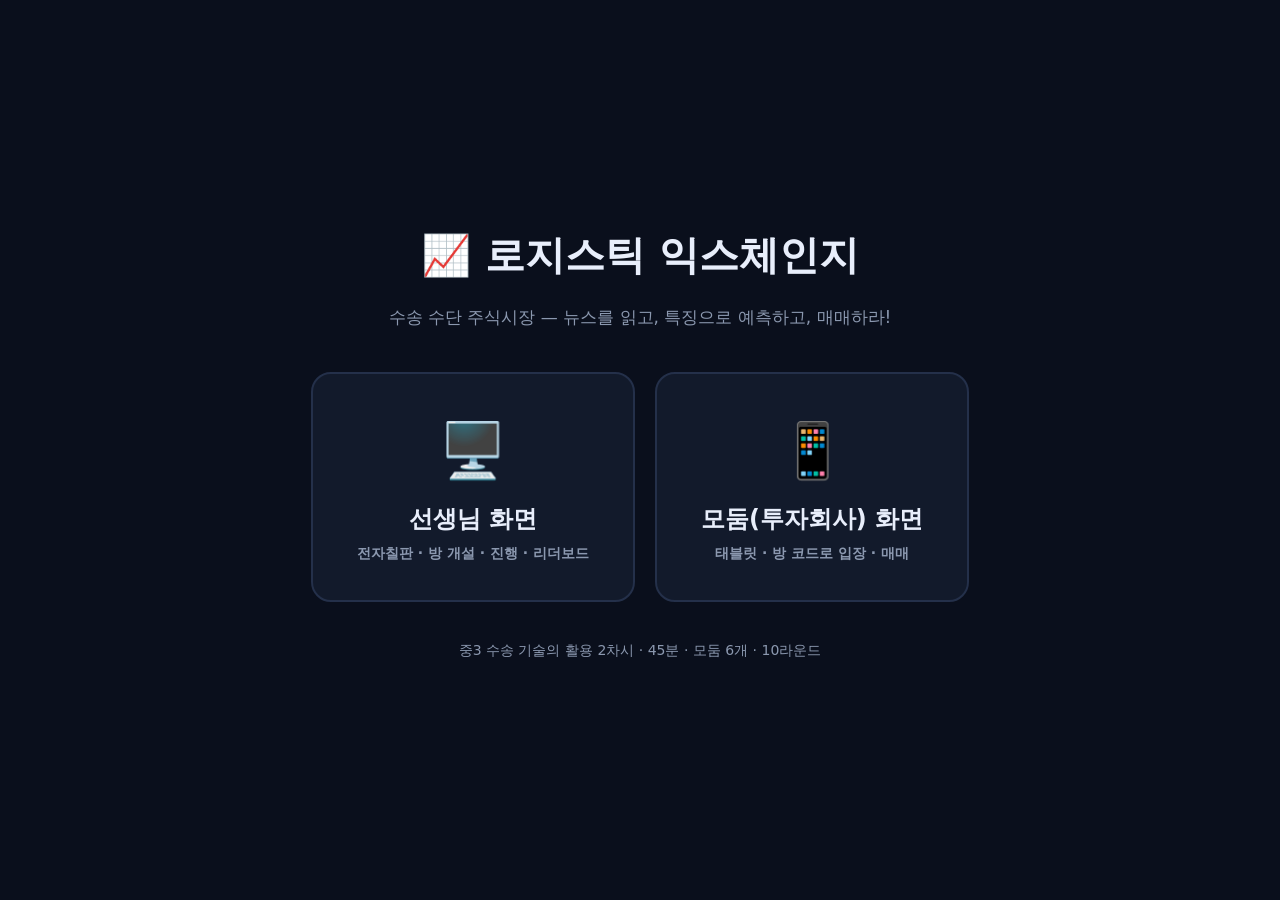
==== index.html @ 7760abcb "Add files via upload" ====
<!DOCTYPE html>
<html lang="ko">
<head>
<meta charset="UTF-8">
<meta name="viewport" content="width=device-width, initial-scale=1.0">
<title>로지스틱 익스체인지 📈 수송 주식시장</title>
<link rel="stylesheet" href="style.css">
</head>
<body>
<div class="role-wrap">
  <div>
    <h1 style="font-size:40px">📈 로지스틱 익스체인지</h1>
    <p class="muted" style="font-size:17px">수송 수단 주식시장 — 뉴스를 읽고, 특징으로 예측하고, 매매하라!</p>
  </div>
  <div class="role-btns">
    <a class="role-btn" href="teacher.html">
      <span class="big">🖥️</span>
      선생님 화면
      <span class="sub">전자칠판 · 방 개설 · 진행 · 리더보드</span>
    </a>
    <a class="role-btn" href="student.html">
      <span class="big">📱</span>
      모둠(투자회사) 화면
      <span class="sub">태블릿 · 방 코드로 입장 · 매매</span>
    </a>
  </div>
  <p class="muted">중3 수송 기술의 활용 2차시 · 45분 · 모둠 6개 · 10라운드</p>
</div>
</body>
</html>
---- style.css ----
/* ============================================================
   로지스틱 익스체인지 — 공통 스타일 (다크 트레이딩 테마)
   ============================================================ */
:root {
  --bg: #0a0f1c;
  --panel: #121a2b;
  --panel2: #182238;
  --line: #24304a;
  --text: #e8eefb;
  --dim: #8b98af;
  --green: #16c784;
  --red: #ea3943;
  --amber: #f5a524;
  --accent: #3b82f6;
  --radius: 14px;
}
* { box-sizing: border-box; -webkit-tap-highlight-color: transparent; }
html, body { margin: 0; padding: 0; }
body {
  background: var(--bg);
  color: var(--text);
  font-family: "Pretendard", "Noto Sans KR", "Malgun Gothic", system-ui, sans-serif;
  line-height: 1.5;
  min-height: 100vh;
}
h1, h2, h3 { margin: 0 0 .5em; font-weight: 800; }
button { font-family: inherit; }

.wrap { max-width: 1280px; margin: 0 auto; padding: 16px; }
.hidden { display: none !important; }

/* ---- 패널/카드 ---- */
.panel {
  background: var(--panel);
  border: 1px solid var(--line);
  border-radius: var(--radius);
  padding: 16px;
}
.panel + .panel { margin-top: 12px; }

/* ---- 버튼 ---- */
.btn {
  display: inline-block;
  background: var(--panel2);
  color: var(--text);
  border: 1px solid var(--line);
  border-radius: 12px;
  padding: 10px 18px;
  font-size: 16px;
  font-weight: 700;
  cursor: pointer;
  transition: transform .06s, background .15s, border-color .15s;
}
.btn:active { transform: scale(.97); }
.btn:hover { border-color: var(--accent); }
.btn:disabled { opacity: .35; cursor: not-allowed; }
.btn-primary { background: var(--accent); border-color: var(--accent); color: #fff; }
.btn-green { background: var(--green); border-color: var(--green); color: #04140d; }
.btn-red { background: var(--red); border-color: var(--red); color: #fff; }
.btn-amber { background: var(--amber); border-color: var(--amber); color: #201400; }
.btn-big { font-size: 22px; padding: 16px 28px; border-radius: 16px; }
.btn-huge { font-size: 30px; padding: 24px 40px; border-radius: 20px; }
.btn-ghost { background: transparent; }
.btn-sm { font-size: 13px; padding: 5px 10px; border-radius: 8px; }

/* ---- 입력 ---- */
input[type=text], input[type=number], input[type=tel], textarea, select {
  background: #0d1424;
  color: var(--text);
  border: 1px solid var(--line);
  border-radius: 10px;
  padding: 10px 12px;
  font-size: 16px;
  font-family: inherit;
  width: 100%;
}
input:focus, textarea:focus, select:focus { outline: 2px solid var(--accent); border-color: var(--accent); }
label { font-size: 13px; color: var(--dim); font-weight: 700; display: block; margin: 10px 0 4px; }

/* ---- 상단 바 ---- */
.topbar {
  display: flex; align-items: center; gap: 12px; flex-wrap: wrap;
  padding: 10px 16px;
  background: var(--panel);
  border-bottom: 1px solid var(--line);
  position: sticky; top: 0; z-index: 50;
}
.topbar .title { font-weight: 900; font-size: 18px; letter-spacing: .5px; }
.topbar .spacer { flex: 1; }
.chip {
  background: var(--panel2); border: 1px solid var(--line);
  border-radius: 999px; padding: 4px 12px; font-size: 14px; font-weight: 700;
  white-space: nowrap;
}
.chip b { color: var(--amber); }

/* 연결 상태 표시등 */
.conn { display: inline-flex; align-items: center; gap: 6px; font-size: 14px; font-weight: 700; }
.conn .dot { width: 12px; height: 12px; border-radius: 50%; background: var(--red); box-shadow: 0 0 8px var(--red); }
.conn.on .dot { background: var(--green); box-shadow: 0 0 8px var(--green); }

/* ---- 오프라인 배너 ---- */
.offline-banner {
  background: #3a1418; border: 1px solid var(--red); color: #ffd7da;
  border-radius: var(--radius); padding: 12px 16px; margin: 12px 0;
  font-weight: 700;
}
.offline-banner .row { display: flex; gap: 8px; margin-top: 8px; }
.offline-banner input { max-width: 160px; font-size: 20px; text-align: center; letter-spacing: 2px; }

/* ---- 뉴스 카드 ---- */
.news-grid { display: grid; grid-template-columns: repeat(3, 1fr); gap: 12px; }
@media (max-width: 820px) { .news-grid { grid-template-columns: 1fr; } }
.news-card {
  background: linear-gradient(160deg, var(--panel2), var(--panel));
  border: 1px solid var(--line);
  border-radius: var(--radius);
  padding: 14px 16px;
  position: relative;
  transition: opacity .5s, transform .4s, border-color .4s, box-shadow .4s;
  animation: popIn .35s ease both;
}
.news-card .tag {
  font-size: 12px; font-weight: 800; color: var(--amber);
  letter-spacing: 1px; margin-bottom: 4px;
}
.news-card h3 { font-size: 17px; margin: 0 0 6px; line-height: 1.35; }
.news-card p { font-size: 14px; color: var(--dim); margin: 0; }
.news-card.real {
  border-color: var(--amber);
  box-shadow: 0 0 24px rgba(245,165,36,.25);
  animation: shake .6s ease;
  transform: scale(1.03);
  z-index: 2;
}
.news-card.real .tag { color: var(--amber); }
.news-card.dummy { opacity: .38; filter: grayscale(.8); }
.news-card .noreact {
  margin-top: 8px; font-size: 13px; color: var(--dim);
  border-top: 1px dashed var(--line); padding-top: 6px;
}
.news-card.pickable { cursor: pointer; }
.news-card.picked { border-color: var(--accent); box-shadow: 0 0 16px rgba(59,130,246,.35); }
.news-card .pickmark {
  position: absolute; top: 10px; right: 12px; font-size: 20px;
}

/* ---- 해설 카드 ---- */
.note-card {
  background: #10233a; border: 1px solid var(--accent);
  border-radius: var(--radius); padding: 14px 16px; margin-top: 12px;
  animation: popIn .4s .3s ease both;
}
.note-card .h { font-size: 13px; font-weight: 800; color: var(--accent); letter-spacing: 1px; margin-bottom: 4px; }

/* ---- 가격 바 차트 ---- */
.price-board { display: grid; grid-template-columns: repeat(6, 1fr); gap: 10px; align-items: end; }
@media (max-width: 700px) { .price-board { grid-template-columns: repeat(3, 1fr); } }
.price-col { text-align: center; }
.price-col .barbox {
  height: 140px; display: flex; align-items: flex-end; justify-content: center;
}
.price-col .bar {
  width: 70%; border-radius: 8px 8px 0 0;
  background: linear-gradient(180deg, #35507e, #22314e);
  transition: height .8s cubic-bezier(.2,.8,.3,1), background .5s;
  min-height: 4px;
}
.price-col.up .bar { background: linear-gradient(180deg, var(--green), #0b5e40); }
.price-col.down .bar { background: linear-gradient(180deg, var(--red), #7b1d23); }
.price-col .emoji { font-size: 26px; }
.price-col .nm { font-size: 13px; color: var(--dim); font-weight: 700; }
.price-col .pr { font-size: 20px; font-weight: 900; font-variant-numeric: tabular-nums; }
.price-col .delta { font-size: 14px; font-weight: 800; min-height: 20px; }
.price-col.up .delta { color: var(--green); }
.price-col.down .delta { color: var(--red); }
.price-col.flat .delta { color: var(--dim); }

/* ---- 리더보드 ---- */
.lb-row {
  display: flex; align-items: center; gap: 10px;
  background: var(--panel2); border: 1px solid var(--line);
  border-radius: 12px; padding: 10px 14px; margin-bottom: 8px;
  transition: transform .5s;
  animation: popIn .3s ease both;
}
.lb-row .rank { font-size: 22px; font-weight: 900; width: 44px; color: var(--amber); }
.lb-row .name { font-size: 18px; font-weight: 800; flex: 1; }
.lb-row .hold { font-size: 13px; color: var(--dim); }
.lb-row .asset { font-size: 20px; font-weight: 900; font-variant-numeric: tabular-nums; }
.lb-row .move { width: 34px; text-align: center; font-weight: 900; }
.lb-row .move.up { color: var(--green); }
.lb-row .move.down { color: var(--red); }
.lb-row.first { border-color: var(--amber); box-shadow: 0 0 14px rgba(245,165,36,.2); }
.lb-row .ok { color: var(--green); font-size: 18px; }
.lb-row .wait { color: var(--dim); font-size: 13px; }

/* ---- 타이머 ---- */
.timer {
  font-size: 64px; font-weight: 900; text-align: center;
  font-variant-numeric: tabular-nums; letter-spacing: 2px;
  color: var(--green);
}
.timer.warn { color: var(--amber); }
.timer.danger { color: var(--red); animation: pulse 1s infinite; }
.timer-sm { font-size: 28px; }

/* ---- 종목 매매 카드 (학생) ---- */
.stock-grid { display: grid; grid-template-columns: repeat(2, 1fr); gap: 10px; }
@media (min-width: 900px) { .stock-grid { grid-template-columns: repeat(3, 1fr); } }
.stock-card {
  background: var(--panel2); border: 1px solid var(--line);
  border-radius: 12px; padding: 12px;
}
.stock-card .head { display: flex; align-items: center; gap: 8px; }
.stock-card .head .emoji { font-size: 26px; }
.stock-card .head .nm { font-weight: 800; font-size: 16px; flex: 1; }
.stock-card .head .pr { font-weight: 900; font-size: 18px; font-variant-numeric: tabular-nums; }
.stock-card .sub { font-size: 13px; color: var(--dim); margin: 4px 0 8px; display: flex; justify-content: space-between; }
.stock-card .pend { font-weight: 800; }
.stock-card .pend.buy { color: var(--green); }
.stock-card .pend.sell { color: var(--red); }
.stepper { display: flex; align-items: center; gap: 8px; }
.stepper button {
  width: 52px; height: 46px; font-size: 24px; font-weight: 900;
  border-radius: 10px; border: 1px solid var(--line);
  background: #0d1424; color: var(--text); cursor: pointer;
}
.stepper button:active { transform: scale(.94); }
.stepper .val { flex: 1; text-align: center; font-size: 20px; font-weight: 900; font-variant-numeric: tabular-nums; }
.stars-box { font-size: 12px; color: var(--amber); margin-top: 8px; line-height: 1.7; display: none; }
.stock-card.show-stars .stars-box { display: block; }
.stars-box .k { color: var(--dim); display: inline-block; width: 52px; }

/* ---- 결과/손익 ---- */
.pnl { font-size: 44px; font-weight: 900; text-align: center; margin: 8px 0; font-variant-numeric: tabular-nums; }
.pnl.plus { color: var(--green); }
.pnl.minus { color: var(--red); }
.judge { font-size: 26px; font-weight: 900; text-align: center; padding: 10px; border-radius: 12px; margin-bottom: 10px; }
.judge.ok { background: rgba(22,199,132,.12); color: var(--green); border: 1px solid var(--green); }
.judge.no { background: rgba(234,57,67,.12); color: var(--red); border: 1px solid var(--red); }

/* ---- 성적표 타임라인 ---- */
.report-item {
  border-left: 3px solid var(--line); padding: 8px 0 8px 14px; margin-left: 8px;
  position: relative;
}
.report-item::before {
  content: ""; position: absolute; left: -8px; top: 14px;
  width: 12px; height: 12px; border-radius: 50%;
  background: var(--panel2); border: 2px solid var(--dim);
}
.report-item.ok::before { background: var(--green); border-color: var(--green); }
.report-item.no::before { background: var(--red); border-color: var(--red); }
.report-item .r-title { font-weight: 800; }
.report-item .r-line { font-size: 14px; color: var(--dim); margin: 2px 0; }
.report-item .r-line b { color: var(--text); }
.badge {
  display: inline-block; background: var(--panel2); border: 1px solid var(--amber);
  color: var(--amber); font-weight: 800; border-radius: 999px;
  padding: 6px 14px; margin: 4px 6px 4px 0; font-size: 14px;
}

/* ---- 교사 화면 큰 표시 ---- */
.room-code {
  font-size: 90px; font-weight: 900; letter-spacing: 14px; text-align: center;
  color: var(--amber); text-shadow: 0 0 30px rgba(245,165,36,.4);
  font-variant-numeric: tabular-nums;
}
.round-code {
  font-size: 26px; font-weight: 900; color: var(--amber);
  border: 2px dashed var(--amber); border-radius: 12px; padding: 4px 16px;
  display: inline-block;
}
.big-label { font-size: 22px; font-weight: 800; }
.joined-grid { display: flex; flex-wrap: wrap; gap: 10px; justify-content: center; margin-top: 12px; }
.joined-card {
  background: var(--panel2); border: 1px solid var(--green);
  border-radius: 12px; padding: 12px 22px; font-size: 20px; font-weight: 800;
  animation: popIn .35s ease both;
}

/* ---- 조작 버튼 줄 ---- */
.controls { display: flex; flex-wrap: wrap; gap: 10px; align-items: center; }

/* ---- 애니메이션 ---- */
@keyframes popIn { from { opacity: 0; transform: translateY(10px) scale(.97); } to { opacity: 1; } }
@keyframes shake {
  0%,100% { transform: scale(1.03) rotate(0); }
  20% { transform: scale(1.05) rotate(-1.2deg); }
  40% { transform: scale(1.05) rotate(1.2deg); }
  60% { transform: scale(1.04) rotate(-.8deg); }
  80% { transform: scale(1.04) rotate(.8deg); }
}
@keyframes pulse { 50% { opacity: .55; } }
.flash-green { animation: flashG .9s ease; }
.flash-red { animation: flashR .9s ease; }
@keyframes flashG { 0% { background: rgba(22,199,132,.35); } 100% { background: transparent; } }
@keyframes flashR { 0% { background: rgba(234,57,67,.35); } 100% { background: transparent; } }

/* ---- 인덱스(역할 선택) ---- */
.role-wrap {
  min-height: 100vh; display: flex; flex-direction: column;
  align-items: center; justify-content: center; gap: 24px; padding: 24px; text-align: center;
}
.role-btns { display: flex; gap: 20px; flex-wrap: wrap; justify-content: center; }
.role-btn {
  background: var(--panel); border: 2px solid var(--line); border-radius: 20px;
  padding: 36px 44px; cursor: pointer; color: var(--text);
  font-size: 24px; font-weight: 900; min-width: 240px;
  transition: border-color .2s, transform .1s;
  text-decoration: none; display: block;
}
.role-btn:hover { border-color: var(--accent); transform: translateY(-3px); }
.role-btn .big { font-size: 54px; display: block; margin-bottom: 10px; }
.role-btn .sub { display: block; font-size: 14px; color: var(--dim); font-weight: 600; margin-top: 6px; }

/* 학생 하단 고정 확정 버튼 영역 */
.confirm-bar {
  position: sticky; bottom: 0; background: linear-gradient(180deg, transparent, var(--bg) 30%);
  padding: 14px 0 10px; z-index: 30;
}
.confirm-bar .btn { width: 100%; }

.muted { color: var(--dim); font-size: 14px; }
.center { text-align: center; }
.mt { margin-top: 12px; }
.row2 { display: grid; grid-template-columns: 1fr 1fr; gap: 12px; }
@media (max-width: 700px) { .row2 { grid-template-columns: 1fr; } }
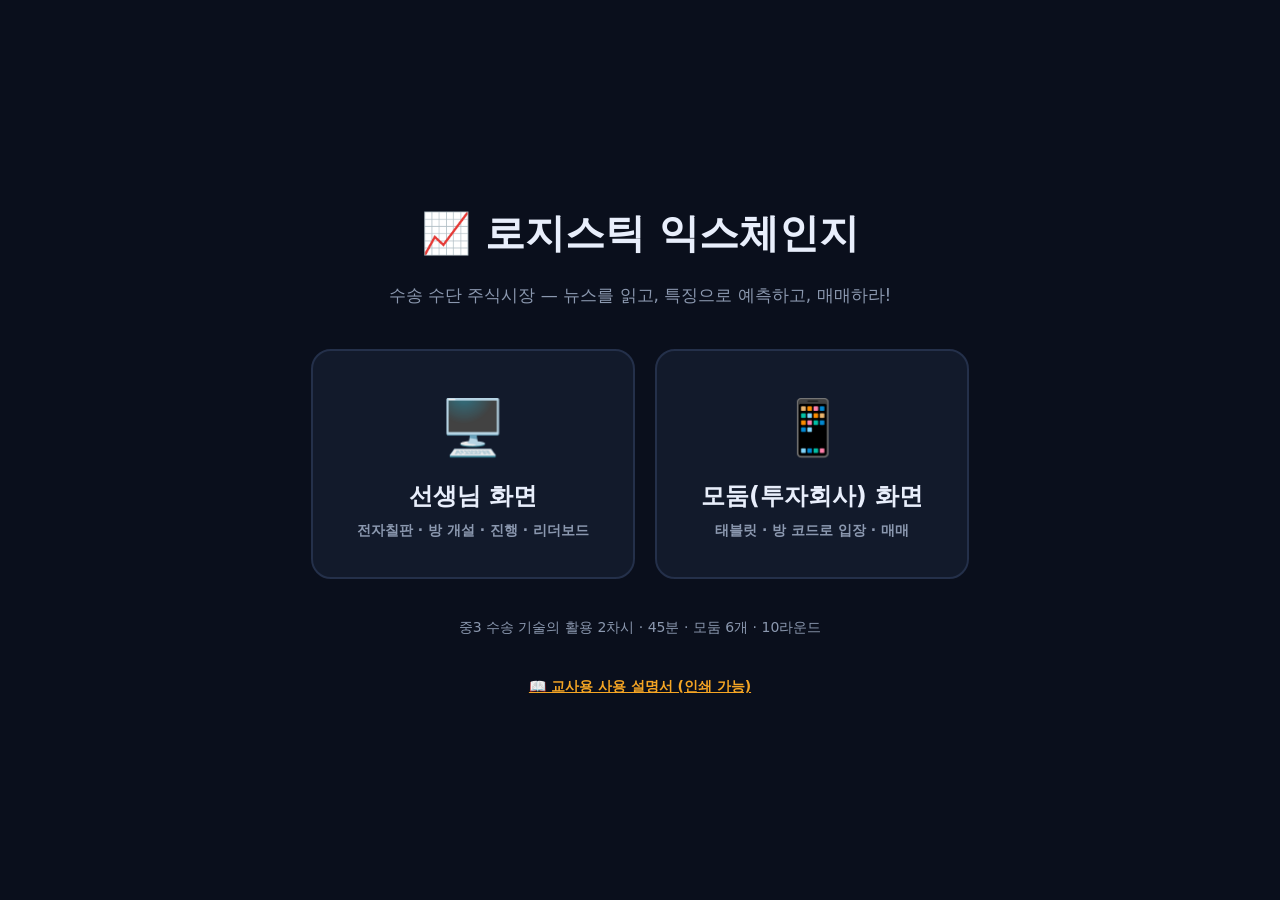
==== commit 47452a6a: "로지스틱 익스체인지 업데이트: 매매 200초, 방 재입장 버그 수정, 교사용 설명서 추가 - 매매 창 시간 60초 → 200초 (game-data.js roundSeconds) -" ====
--- a/index.html
+++ b/index.html
@@ -25,6 +25,7 @@
     </a>
   </div>
   <p class="muted">중3 수송 기술의 활용 2차시 · 45분 · 모둠 6개 · 10라운드</p>
+  <a href="guide.html" class="muted" style="color:var(--amber);font-weight:700">📖 교사용 사용 설명서 (인쇄 가능)</a>
 </div>
 </body>
 </html>
